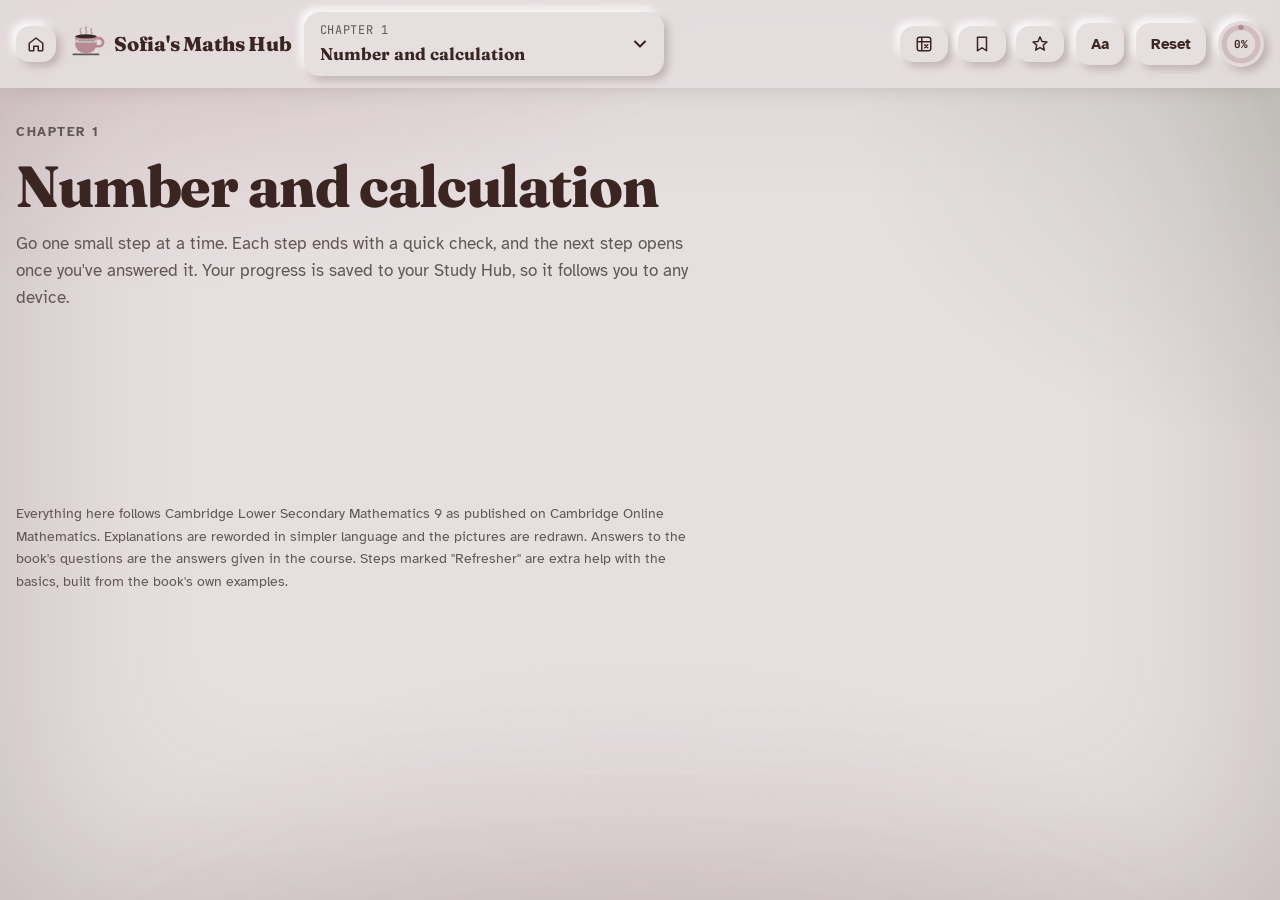
==== public/maths/index.html @ d4fe00f7 "Maths Hub: Foundations pre-chapter, cherry blossom background, richer 1.1 Foundations (before Chapte" ====
<!doctype html>
<html lang="en">
<meta charset="utf-8">
<title>Sofia Magdy's Maths Hub</title>
<meta name="viewport" content="width=device-width,initial-scale=1,viewport-fit=cover">
<meta name="theme-color" content="#E6DFE0">
<link rel="icon" href="data:image/svg+xml,%3Csvg xmlns='http://www.w3.org/2000/svg' viewBox='0 0 40 40'%3E%3Ccircle cx='20' cy='20' r='19' fill='%23E6DFE0'/%3E%3Cpath d='M15 8c-2 2.5 2 4 0 6.5M21 6c-2 2.5 2 4 0 6.5' fill='none' stroke='%23615756' stroke-width='2' stroke-linecap='round'/%3E%3Cpath d='M8 16h22v9a9 9 0 0 1-9 9h-4a9 9 0 0 1-9-9z' fill='%23B78993'/%3E%3Cpath d='M30 18.5h2.5a4.5 4.5 0 0 1 0 9H29' fill='none' stroke='%23B78993' stroke-width='3'/%3E%3Cellipse cx='19' cy='16.5' rx='11' ry='2.2' fill='%233A2522'/%3E%3C/svg%3E">
<link rel="preconnect" href="https://fonts.googleapis.com">
<link rel="preconnect" href="https://fonts.gstatic.com" crossorigin>
<link rel="stylesheet" href="https://fonts.googleapis.com/css2?family=Atkinson+Hyperlegible:ital,wght@0,400;0,700;1,400&family=Fraunces:opsz,wght@9..144,500;9..144,700;9..144,800&family=JetBrains+Mono:wght@500;700&family=Lexend:wght@400;700&family=Nunito:wght@400;700;800&family=Quicksand:wght@500;700&family=Fredoka:wght@500;700&family=Figtree:wght@400;700;800&family=Playfair+Display:wght@700&display=swap">
<style>
:root{
  color-scheme:light;
  /* the eight palette colors */
  --snow:#EFEDEE;--mist:#B2A8A7;--stone:#7D746F;--blush:#D0BDBF;--rose:#B78993;--taupe:#8F7C78;--cocoa:#615756;--moss:#67695E;
  --espresso:#3A2522;--sage:#779073;
  --bg:#E6DFE0;--ink:var(--espresso);--ink2:var(--cocoa);
  --hi:#FFFFFF;--lo:rgba(97,72,68,.30);
  --raise:7px 7px 16px var(--lo),-7px -7px 16px var(--hi);
  --raise-s:4px 4px 9px var(--lo),-4px -4px 9px var(--hi);
  --press:inset 4px 4px 9px var(--lo),inset -4px -4px 9px var(--hi);
  --good:var(--sage);--good-soft:color-mix(in srgb,var(--sage) 22%,var(--bg));
  --bad:var(--rose);--bad-soft:color-mix(in srgb,var(--rose) 26%,var(--bg));
  --r:22px;
  --display:"Fraunces","Georgia",serif;
  --body:"Atkinson Hyperlegible","Segoe UI",system-ui,sans-serif;
  --mono:"JetBrains Mono",ui-monospace,monospace;
}
body[data-font="1"]{--display:"Lexend",sans-serif;--body:"Lexend",sans-serif}
body[data-font="2"]{--display:"Nunito",sans-serif;--body:"Nunito",sans-serif}
body[data-font="3"]{--display:"Fredoka",sans-serif;--body:"Quicksand",sans-serif}
body[data-font="4"]{--display:"Playfair Display",serif;--body:"Figtree",sans-serif}
body[data-font="5"]{--display:"Figtree",sans-serif;--body:"Figtree",sans-serif}
*{box-sizing:border-box}
[hidden]{display:none!important}
html{scrollbar-color:var(--mist) transparent}
body{margin:0;min-height:100vh;background:var(--bg);color:var(--ink);font-family:var(--body);font-size:17px;line-height:1.6;overflow-x:hidden}
button{font:inherit;color:inherit;cursor:pointer}
:focus-visible{outline:3px solid var(--rose);outline-offset:3px;border-radius:10px}
h1,h2,h3,h4{font-family:var(--display);line-height:1.15;margin:0;color:var(--ink);text-wrap:balance}
p{margin:0}
sup{font-size:.68em;line-height:0;position:relative;top:-.05em}
.wrap{padding-left:max(16px,env(safe-area-inset-left,0px));padding-right:max(16px,env(safe-area-inset-right,0px))}
.tiny{font-size:14px;color:var(--ink2)}

/* cinematic winter backdrop */
.backdrop{position:fixed;inset:0;z-index:0;pointer-events:none;background:
 radial-gradient(900px 520px at 8% -8%,color-mix(in srgb,var(--rose) 30%,transparent),transparent 70%),
 radial-gradient(700px 500px at 105% 12%,color-mix(in srgb,var(--sage) 22%,transparent),transparent 70%),
 radial-gradient(900px 600px at 50% 120%,color-mix(in srgb,var(--blush) 55%,transparent),transparent 70%)}
#snow{position:fixed;inset:0;width:100%;height:100%;z-index:0;pointer-events:none}
.backdrop::after{content:"";position:absolute;inset:0;box-shadow:inset 0 0 200px rgba(58,37,34,.20)}
header.top,main,footer{position:relative;z-index:1}

/* neumorphic primitives */
.neo{background:var(--bg);border-radius:var(--r);box-shadow:var(--raise)}
.btn{border:0;background:var(--bg);border-radius:14px;padding:9px 15px;font-size:15px;font-weight:700;box-shadow:var(--raise-s);transition:box-shadow .2s,transform .15s;display:inline-flex;align-items:center;gap:8px;text-decoration:none;color:var(--ink)}
.btn:hover{transform:translateY(-1px)}
.btn:active,.btn[aria-pressed="true"],.btn[aria-expanded="true"]{box-shadow:var(--press);transform:none}
.btn.primary{background:var(--espresso);color:#fff;box-shadow:5px 5px 12px var(--lo),-5px -5px 12px var(--hi)}
.btn.primary:active{box-shadow:inset 3px 3px 8px rgba(0,0,0,.35)}
.btn:disabled{opacity:.55;cursor:default;transform:none}
.iconbtn{padding:9px 11px}

/* header */
header.top{position:sticky;top:0;z-index:20;background:color-mix(in srgb,var(--bg) 88%,transparent);backdrop-filter:blur(10px);-webkit-backdrop-filter:blur(10px);box-shadow:0 8px 22px -14px var(--lo)}
.topin{display:flex;align-items:center;gap:12px;padding-block:12px;flex-wrap:wrap}
.brand{display:flex;align-items:center;gap:10px;font-family:var(--display);font-weight:800;font-size:20px;letter-spacing:-.01em;min-width:0}
.brand .bt{line-height:1.2}
.brand small{display:block;font-family:var(--body);font-weight:400;font-size:13px;color:var(--ink2);letter-spacing:0}
.spacer{flex:1}
.hnav{display:flex;gap:10px;flex-wrap:wrap}
.hnav .btn[aria-current="page"]{box-shadow:var(--press);color:var(--espresso)}
.hb{font-family:var(--mono);font-size:11.5px;min-width:22px;padding:1px 6px;border-radius:99px;background:var(--sage);color:#fff;text-align:center}
.hb:empty{display:none}
.backbar{display:flex;align-items:center;gap:12px;flex-wrap:wrap}
.clearbtn{border:0;background:var(--bg);box-shadow:var(--raise-s);border-radius:10px;padding:5px 11px;font-size:13px;font-weight:700;display:inline-flex;align-items:center;gap:6px;color:var(--cocoa)}
.clearbtn:active{box-shadow:var(--press)}
.rowend{display:flex;gap:10px;align-items:center;flex-wrap:wrap}
.resetopts{display:flex;gap:10px;flex-wrap:wrap;align-items:center}
.linkbtn{border:0;background:none;padding:6px 4px;font-size:14.5px;text-decoration:underline;text-underline-offset:3px;color:var(--cocoa)}
.ring{width:46px;height:46px;flex:none;border-radius:50%;box-shadow:var(--raise-s)}
.ring text{fill:var(--ink);font-family:var(--mono);font-size:10.5px;font-weight:700}

/* chapter dropdown */
.dd{position:relative}
.ddbtn{border:0;background:var(--bg);box-shadow:var(--raise-s);border-radius:16px;padding:9px 14px 9px 16px;display:flex;align-items:center;gap:12px;min-width:min(360px,70vw);max-width:520px;text-align:left}
.ddbtn .k{font-family:var(--mono);font-size:12px;color:var(--ink2);display:block;letter-spacing:.06em;text-transform:uppercase}
.ddbtn b{font-family:var(--display);font-size:17px;display:block;white-space:nowrap;overflow:hidden;text-overflow:ellipsis}
.ddbtn .lbl{flex:1;min-width:0}
.ddbtn .chev{flex:none;transition:transform .25s}
.ddbtn[aria-expanded="true"]{box-shadow:var(--press)}
.ddbtn[aria-expanded="true"] .chev{transform:rotate(180deg)}
.ddmenu{position:absolute;top:calc(100% + 12px);left:0;width:min(440px,calc(100vw - 32px));max-height:min(70vh,560px);overflow:auto;background:var(--bg);border-radius:20px;box-shadow:12px 12px 30px var(--lo),-10px -10px 26px var(--hi);padding:10px;z-index:30;animation:dropIn .22s ease-out both;scrollbar-width:thin;scrollbar-color:var(--mist) color-mix(in srgb,var(--blush) 35%,var(--snow))}
@keyframes dropIn{from{opacity:0;transform:translateY(-8px) scale(.98)}to{opacity:1;transform:none}}
.ddsec{font-size:12px;letter-spacing:.12em;text-transform:uppercase;color:var(--ink2);font-weight:700;padding:10px 12px 6px}
.ddopt{width:100%;border:0;background:transparent;border-radius:14px;padding:10px 12px;display:flex;align-items:center;gap:12px;text-align:left;font-size:15.5px}
.ddopt .n{flex:none;width:34px;height:34px;border-radius:11px;display:grid;place-items:center;font-family:var(--mono);font-size:13px;font-weight:700;box-shadow:var(--raise-s);background:var(--bg)}
.ddopt .t{flex:1;min-width:0}
.ddopt .s{font-size:12px;color:var(--ink2)}
.ddopt:hover:not(:disabled){background:color-mix(in srgb,var(--blush) 30%,var(--snow))}
.ddopt[aria-selected="true"]{box-shadow:var(--press)}
.ddopt[aria-selected="true"] .n{background:var(--espresso);color:#fff;box-shadow:none}
.ddopt:disabled{cursor:default;opacity:.62}
.ddopt .badge{font-family:var(--mono);font-size:12px;padding:2px 8px;border-radius:99px;box-shadow:var(--press)}
.ddsep{height:1px;margin:8px 10px;background:linear-gradient(90deg,transparent,var(--mist),transparent)}

/* the dropdown-style scrollbar, used on every scrolling area */
.ddmenu::-webkit-scrollbar,.ttscroll::-webkit-scrollbar,.ned::-webkit-scrollbar,.scrolly::-webkit-scrollbar{width:9px;height:9px}
.ddmenu::-webkit-scrollbar-track,.ttscroll::-webkit-scrollbar-track,.ned::-webkit-scrollbar-track,.scrolly::-webkit-scrollbar-track{background:color-mix(in srgb,var(--blush) 30%,var(--snow));border-radius:9px}
.ddmenu::-webkit-scrollbar-thumb,.ttscroll::-webkit-scrollbar-thumb,.ned::-webkit-scrollbar-thumb,.scrolly::-webkit-scrollbar-thumb{background:var(--mist);border-radius:9px;border:2px solid transparent;background-clip:padding-box}
.ddmenu::-webkit-scrollbar-thumb:hover,.ttscroll::-webkit-scrollbar-thumb:hover{background:var(--stone);background-clip:padding-box}
.ddmenu::-webkit-scrollbar-button:single-button,.ttscroll::-webkit-scrollbar-button:single-button,.ned::-webkit-scrollbar-button:single-button,.scrolly::-webkit-scrollbar-button:single-button{display:block;height:11px;width:11px;background-repeat:no-repeat;background-position:center;background-size:7px}
.ddmenu::-webkit-scrollbar-button:single-button:vertical:decrement,.ttscroll::-webkit-scrollbar-button:single-button:vertical:decrement,.ned::-webkit-scrollbar-button:single-button:vertical:decrement,.scrolly::-webkit-scrollbar-button:single-button:vertical:decrement{background-image:url("data:image/svg+xml,%3Csvg xmlns='http://www.w3.org/2000/svg' viewBox='0 0 8 6'%3E%3Cpath d='M0 6L4 0l4 6z' fill='%23B2A8A7'/%3E%3C/svg%3E")}
.ddmenu::-webkit-scrollbar-button:single-button:vertical:increment,.ttscroll::-webkit-scrollbar-button:single-button:vertical:increment,.ned::-webkit-scrollbar-button:single-button:vertical:increment,.scrolly::-webkit-scrollbar-button:single-button:vertical:increment{background-image:url("data:image/svg+xml,%3Csvg xmlns='http://www.w3.org/2000/svg' viewBox='0 0 8 6'%3E%3Cpath d='M0 0h8L4 6z' fill='%23B2A8A7'/%3E%3C/svg%3E")}
.ttscroll::-webkit-scrollbar-button:single-button:horizontal:decrement{background-image:url("data:image/svg+xml,%3Csvg xmlns='http://www.w3.org/2000/svg' viewBox='0 0 6 8'%3E%3Cpath d='M6 0v8L0 4z' fill='%23B2A8A7'/%3E%3C/svg%3E")}
.ttscroll::-webkit-scrollbar-button:single-button:horizontal:increment{background-image:url("data:image/svg+xml,%3Csvg xmlns='http://www.w3.org/2000/svg' viewBox='0 0 6 8'%3E%3Cpath d='M0 0l6 4-6 4z' fill='%23B2A8A7'/%3E%3C/svg%3E")}
.ttscroll,.ned,.scrolly{scrollbar-width:thin;scrollbar-color:var(--mist) color-mix(in srgb,var(--blush) 30%,var(--snow))}

/* chapter head */
main{padding-bottom:110px}
.chead{padding-block:34px 6px;display:grid;gap:10px}
.eyebrow{font-size:13px;text-transform:uppercase;letter-spacing:.12em;color:var(--ink2);font-weight:700}
.chead h1{font-size:clamp(32px,6vw,58px);font-weight:800;letter-spacing:-.02em}
.chead p{color:var(--ink2);max-width:64ch}
.pills{display:flex;flex-wrap:wrap;gap:12px;padding-block:20px 26px}
.pill{border:0;background:var(--bg);box-shadow:var(--raise-s);border-radius:16px;padding:10px 14px;font-size:15px;display:flex;align-items:center;gap:10px;text-align:left}
.pill .num{font-family:var(--mono);font-size:13px;font-weight:700;color:var(--ink2)}
.pill .bar{width:38px;height:7px;border-radius:7px;box-shadow:var(--press);overflow:hidden;flex:none}
.pill .bar i{display:block;height:100%;background:var(--sage);width:0;border-radius:7px}
.pill[aria-current="true"]{box-shadow:var(--press)}
.pill[aria-current="true"] .num{color:var(--rose)}

section.view{display:grid;gap:22px}
.card{background:var(--bg);border-radius:var(--r);box-shadow:var(--raise);padding:22px;display:grid;gap:14px;min-width:0;align-content:start}
.thead{display:grid;gap:6px;padding-block:6px}
.thead h2{font-size:clamp(26px,4.4vw,38px);font-weight:800;letter-spacing:-.015em}
.meta{font-size:15px;color:var(--ink2);max-width:70ch}
.intro{display:grid;gap:22px;grid-template-columns:repeat(auto-fit,minmax(260px,1fr))}
.goals{margin:0;padding-left:20px;display:grid;gap:4px}
.hook{background:linear-gradient(145deg,color-mix(in srgb,var(--blush) 38%,var(--snow)),var(--snow))}
.hook h3,.big h3,.kicker{font-family:var(--body);font-size:13px;text-transform:uppercase;letter-spacing:.12em;font-weight:700;color:var(--ink2)}
.big p{font-family:var(--display);font-size:clamp(20px,3vw,25px);font-weight:700;line-height:1.3}
.reveal-btn{justify-self:start;border:0;background:var(--bg);box-shadow:var(--raise-s);border-radius:12px;padding:8px 14px;font-size:15px;font-weight:700}
.reveal-btn[aria-expanded="true"]{box-shadow:var(--press)}
.reveal-text{border-left:4px solid var(--rose);padding-left:12px}

/* steps */
.step{position:relative;overflow:hidden}
.step::before{content:"";position:absolute;left:0;top:22px;bottom:22px;width:5px;border-radius:0 5px 5px 0;background:var(--espresso)}
.step.refresh::before{background:var(--sage)}
.step::after{content:"";position:absolute;right:-60px;top:-60px;width:180px;height:180px;border-radius:50%;background:radial-gradient(circle,color-mix(in srgb,var(--sage) 14%,transparent),transparent 70%);pointer-events:none}
.stepbar{display:flex;align-items:center;gap:10px;flex-wrap:wrap}
.sno{font-family:var(--mono);font-size:13px;font-weight:700;color:var(--ink2)}
.rtag{font-size:12px;font-weight:700;letter-spacing:.06em;text-transform:uppercase;padding:3px 10px;border-radius:99px;box-shadow:var(--press);color:var(--sage)}
.step h3{font-size:clamp(22px,3.4vw,28px);font-weight:700}
.split{display:grid;gap:22px;grid-template-columns:minmax(0,1fr) minmax(0,1.05fr);align-items:start}
@media (max-width:860px){.split{grid-template-columns:1fr}}
.body{display:grid;gap:12px;max-width:62ch}
.body ul,.body ol{margin:0;padding-left:22px;display:grid;gap:6px}
.plain{border-radius:16px;padding:12px 16px;box-shadow:var(--press);display:grid;gap:4px}
.plain .kicker{color:var(--espresso)}
.ex{border-radius:16px;padding:14px 16px;background:linear-gradient(145deg,color-mix(in srgb,var(--blush) 30%,var(--snow)),var(--snow));box-shadow:var(--raise-s);display:grid;gap:6px}
.ex .kicker{color:var(--cocoa)}
.m{font-family:var(--mono);font-weight:500;white-space:nowrap}
.bigm{font-family:var(--mono);font-size:clamp(20px,3.6vw,28px);font-weight:700;text-align:center;padding:6px 0;overflow-x:auto}
.kw{font-weight:700;color:var(--ink);background:linear-gradient(transparent 62%,color-mix(in srgb,var(--sage) 40%,transparent) 62%)}
.fr{display:inline-flex;flex-direction:column;align-items:center;vertical-align:middle;font-size:.9em;line-height:1.1;margin:0 2px}
.fr>span:first-child{border-bottom:1.6px solid currentColor;padding:0 3px}
.fr>span:last-child{padding:0 3px}
.rt{display:inline-flex;align-items:flex-start;white-space:nowrap}
.rt .ri{font-size:.62em;margin-right:-.32em;margin-top:-.15em}
.rt .rs{font-size:1.05em}
.rt .rr{border-top:1.6px solid currentColor;padding:0 2px;margin-top:.18em;line-height:1.15}

.media{display:grid;gap:12px}
.vis{border-radius:18px;padding:16px;box-shadow:var(--press);display:grid;gap:12px;overflow-x:auto}
.vis svg{display:block;width:100%;height:auto;max-width:620px;margin:0 auto}
.vis .cap{font-size:14px;color:var(--ink2);text-align:center}
.row{display:flex;flex-wrap:wrap;gap:10px;align-items:center}
.ctl{display:flex;align-items:center;gap:12px;flex-wrap:wrap;justify-content:center}
input[type=range]{-webkit-appearance:none;appearance:none;height:10px;border-radius:10px;background:var(--bg);box-shadow:var(--press);width:min(280px,100%)}
input[type=range]::-webkit-slider-thumb{-webkit-appearance:none;width:24px;height:24px;border-radius:50%;background:var(--rose);box-shadow:3px 3px 7px var(--lo),-3px -3px 7px var(--hi);cursor:pointer}
input[type=range]::-moz-range-thumb{width:24px;height:24px;border:0;border-radius:50%;background:var(--rose);cursor:pointer}
.field{border:0;background:var(--bg);box-shadow:var(--press);border-radius:12px;padding:9px 12px;font:inherit;font-family:var(--mono);color:var(--ink);width:150px}
.readout{font-family:var(--mono);font-size:clamp(17px,2.8vw,21px);font-weight:700;text-align:center;min-height:1.6em}
.readout small{display:block;font-family:var(--body);font-weight:400;font-size:14px;color:var(--ink2)}

/* checks */
.check{border-top:1px dashed var(--mist);padding-top:16px;display:grid;gap:12px}
.check .q{font-weight:700;font-size:17.5px}
.check .tag{font-size:12px;text-transform:uppercase;letter-spacing:.12em;color:var(--cocoa);font-weight:700}
.opts{display:grid;gap:12px;grid-template-columns:repeat(auto-fit,minmax(170px,1fr))}
.opt{border:0;background:var(--bg);box-shadow:var(--raise-s);border-radius:14px;padding:12px 14px;text-align:left;font-size:16.5px;transition:box-shadow .2s}
.opt:hover:not(:disabled){box-shadow:6px 6px 14px var(--lo),-6px -6px 14px var(--hi)}
.opt.right{box-shadow:var(--press);background:var(--good-soft);outline:2px solid var(--sage)}
.opt.wrong{box-shadow:var(--press);background:var(--bad-soft);outline:2px solid var(--rose)}
.opt:disabled{cursor:default}
.fb{font-size:16px;border-radius:14px;padding:12px 16px}
.fb.good{background:var(--good-soft)}
.fb.bad{background:var(--bad-soft)}
.fb b{font-family:var(--display)}
.locked{text-align:center;color:var(--ink2);padding:28px;box-shadow:var(--press)}
.laterbtn{margin-left:auto;border:0;background:var(--bg);box-shadow:var(--raise-s);border-radius:99px;padding:6px 12px;font-size:13px;font-weight:700;display:inline-flex;align-items:center;gap:6px}
.laterbtn[aria-pressed="true"]{box-shadow:var(--press);color:var(--espresso);background:color-mix(in srgb,var(--sage) 22%,var(--bg))}

/* mistakes, book questions */
.mist{display:grid;gap:12px}
.mrow{display:grid;grid-template-columns:1fr 1fr;gap:12px}
.mrow>div{border-radius:14px;padding:12px 14px;font-size:15.5px;min-width:0}
.mrow .w{background:var(--bad-soft)}.mrow .r{background:var(--good-soft)}
.mrow span{display:block;font-size:12px;text-transform:uppercase;letter-spacing:.08em;font-weight:700;margin-bottom:2px}
@media (max-width:560px){.mrow{grid-template-columns:1fr}}
.bq{display:grid;gap:16px}
.bqi{border-radius:18px;padding:16px;box-shadow:var(--raise-s);display:grid;gap:10px}
.bqi .qh{display:flex;gap:10px;align-items:baseline;justify-content:space-between;flex-wrap:wrap}
.bqi .pg{font-size:13px;color:var(--ink2);font-family:var(--mono)}
.bqi .qt{display:block;line-height:1.75}
.bq>*,.bqi>*,.ans>*,.sub>*,.card>*{min-width:0}
.bqi .m,.ans .m{white-space:normal}
.sub>span{overflow-wrap:anywhere}
.bqi .qt>.sub,.bqi .qt>.speech,.bqi .qt>.scrollx,.bqi .qt>p,.bqi .qt>.who{margin-top:8px}
.bqi textarea{width:100%;min-height:70px;border:0;box-shadow:var(--press);border-radius:12px;padding:10px 12px;font:inherit;font-size:16px;background:var(--bg);color:var(--ink);resize:vertical}
.ans{background:var(--good-soft);border-radius:14px;padding:12px 14px;font-size:16px;display:grid;gap:4px}
.ans>span:first-child{font-size:12px;text-transform:uppercase;letter-spacing:.08em;font-weight:700;color:var(--espresso)}
.sub{display:grid;grid-template-columns:2em 1fr;gap:4px 6px}
.sub>b{font-family:var(--mono);color:var(--ink2)}
.checklist{display:grid;gap:10px}
.checklist label{display:flex;gap:12px;align-items:flex-start;font-size:16px}
.checklist input{width:22px;height:22px;margin-top:2px;accent-color:var(--sage);flex:none}
.speech{position:relative;border-radius:18px;padding:12px 16px;background:color-mix(in srgb,var(--blush) 40%,var(--snow));box-shadow:var(--raise-s);max-width:44ch}
.speech::after{content:"";position:absolute;left:28px;bottom:-10px;border:10px solid transparent;border-top-color:color-mix(in srgb,var(--blush) 40%,var(--snow));border-bottom:0}
.who{font-size:13px;font-weight:700;color:var(--ink2);margin-top:8px}
table.dt{border-collapse:separate;border-spacing:0;font-size:15px;margin:2px 0}
table.dt th,table.dt td{padding:6px 10px;text-align:center;border-bottom:1px solid color-mix(in srgb,var(--mist) 60%,transparent)}
table.dt th{font-weight:700;color:var(--ink2)}
.scrollx{overflow-x:auto}

/* key word cards */
.cards{display:grid;gap:22px;grid-template-columns:repeat(auto-fill,minmax(220px,1fr))}
.cardwrap{display:grid;gap:12px}
.flip{border:0;background:none;padding:0;perspective:900px;height:180px}
.flip .in{position:relative;width:100%;height:100%;transition:transform .6s;transform-style:preserve-3d}
.flip.on .in{transform:rotateY(180deg)}
.flip .f,.flip .b{position:absolute;inset:0;border-radius:20px;background:var(--bg);box-shadow:var(--raise);display:grid;place-content:center;gap:6px;padding:16px;text-align:center;backface-visibility:hidden;-webkit-backface-visibility:hidden}
.flip .b{transform:rotateY(180deg);font-size:15.5px}
.flip strong{font-family:var(--display);font-size:22px}
.flip small{color:var(--ink2);font-size:12px;text-transform:uppercase;letter-spacing:.1em}
.flip.known .f{box-shadow:var(--raise),inset 0 0 0 2px var(--moss)}
.flip.unsure .f{box-shadow:var(--raise),inset 0 0 0 2px var(--rose)}

/* quiz */
.qprog{height:10px;border-radius:10px;box-shadow:var(--press);overflow:hidden}
.qprog i{display:block;height:100%;background:var(--sage);border-radius:10px;transition:width .4s}
.empty{text-align:center;justify-items:center;padding:34px}
.score{font-family:var(--display);font-size:56px;font-weight:800}

/* times table */
.ttabs{display:flex;gap:10px;flex-wrap:wrap}
.ttinfo{display:flex;align-items:center;gap:16px;flex-wrap:wrap;justify-content:space-between}
.ttbig{font-family:var(--mono);font-size:clamp(26px,5vw,40px);font-weight:700}
.ttscroll{max-height:68vh;overflow:auto;border-radius:18px;box-shadow:var(--press);position:relative;background:var(--bg)}
table.tt{border-collapse:separate;border-spacing:0;font-family:var(--mono);font-size:14px}
table.tt th,table.tt td{min-width:52px;height:40px;text-align:center;padding:0 4px;border-right:1px solid color-mix(in srgb,var(--mist) 45%,transparent);border-bottom:1px solid color-mix(in srgb,var(--mist) 45%,transparent);background:var(--bg)}
table.tt td{cursor:pointer;color:var(--ink)}
table.tt thead th{position:sticky;top:0;z-index:2;background:color-mix(in srgb,var(--blush) 55%,var(--snow));color:var(--ink);font-weight:700}
table.tt tbody th{position:sticky;left:0;z-index:1;background:color-mix(in srgb,var(--blush) 55%,var(--snow));font-weight:700}
table.tt thead th:first-child{left:0;z-index:3;background:var(--blush)}
table.tt td:hover{background:color-mix(in srgb,var(--blush) 45%,var(--snow))}
table.tt td.mk{background:color-mix(in srgb,var(--rose) 30%,var(--snow));font-weight:700}
table.tt td.sel{outline:3px solid var(--espresso);outline-offset:-3px;background:var(--hi)}
table.tt .hl{background:color-mix(in srgb,var(--mist) 45%,var(--snow))}
table.tt th.hl{background:var(--espresso);color:#fff}
.ttgrid{display:grid;gap:14px;grid-template-columns:repeat(auto-fill,minmax(170px,1fr))}
.tcell{border:0;background:var(--bg);box-shadow:var(--raise-s);border-radius:14px;padding:12px 10px;font-family:var(--mono);font-size:17px;display:flex;align-items:center;justify-content:space-between;gap:8px;text-align:left}
.tcell .eq{flex:1}
.tcell .ansv{font-weight:700}
.tcell .ansv.hide{color:transparent;text-shadow:none;border-radius:8px;box-shadow:var(--press);padding:0 6px;min-width:40px;display:inline-block}
.tcell .star{flex:none;width:30px;height:30px;border-radius:50%;display:grid;place-items:center;box-shadow:var(--raise-s)}
.tcell.mk{box-shadow:var(--press);background:color-mix(in srgb,var(--rose) 18%,var(--snow))}
.tcell.mk .star{color:var(--rose);box-shadow:var(--press)}
.flash{font-family:var(--mono);font-size:clamp(38px,8vw,72px);font-weight:700;text-align:center;padding:26px 10px}
.stepper{display:inline-flex;align-items:center;gap:8px}

/* study later, stickers */
.lgrid{display:grid;gap:18px;grid-template-columns:repeat(auto-fill,minmax(280px,1fr))}
.litem{gap:8px}
.ltitle{font-family:var(--display);font-size:20px}
.lgh{display:flex;align-items:center;gap:10px;font-size:22px;margin:8px 0 14px}
.lgh .cnt{margin-left:auto;font-family:var(--mono);font-size:14px;color:var(--ink2)}
.sgrid{display:grid;gap:18px;grid-template-columns:repeat(auto-fill,minmax(120px,1fr))}
.slotS{margin:0;display:grid;justify-items:center;gap:6px;text-align:center}
.slotS figcaption{font-size:13px;color:var(--ink2);min-height:2.6em}
.empty-slot{width:96px;height:96px;border-radius:50%;box-shadow:var(--press);display:grid;place-items:center;font-size:12px;color:var(--ink2);font-family:var(--mono)}
.slotS.on .stk{animation:pop .6s cubic-bezier(.2,1.6,.4,1) both}
@keyframes pop{from{transform:scale(.4);opacity:0}to{transform:none;opacity:1}}

/* toasts, menus, reset */
.toast{position:fixed;left:50%;bottom:calc(26px + env(safe-area-inset-bottom,0px));transform:translateX(-50%);z-index:40;background:var(--espresso);color:#fff;border-radius:16px;padding:12px 18px;box-shadow:0 14px 30px rgba(97,87,86,.35);font-size:15px;animation:toastIn .35s ease-out both;max-width:calc(100vw - 32px)}
.toast.big{bottom:calc(100px + env(safe-area-inset-bottom,0px))}
@keyframes toastIn{from{opacity:0;transform:translate(-50%,14px)}to{opacity:1;transform:translate(-50%,0)}}
.stkwin{display:flex;align-items:center;gap:14px}
.fontmenu{position:absolute;right:16px;top:calc(100% + 6px);z-index:30;width:min(340px,calc(100vw - 32px));background:var(--bg);border-radius:20px;box-shadow:12px 12px 30px var(--lo),-10px -10px 26px var(--hi);padding:12px;display:grid;gap:8px}
.fontopt{border:0;background:var(--bg);border-radius:14px;padding:10px 12px;display:grid;gap:2px;text-align:left;box-shadow:var(--raise-s)}
.fontopt[aria-pressed="true"]{box-shadow:var(--press)}
.resetp{background:linear-gradient(145deg,var(--bad-soft),var(--snow))}

/* notes + calculator */
.fab{position:fixed;right:calc(20px + env(safe-area-inset-right,0px));bottom:calc(20px + env(safe-area-inset-bottom,0px));z-index:25;width:62px;height:62px;border-radius:50%;border:0;display:grid;place-items:center;background:var(--bg);color:var(--cocoa);box-shadow:8px 8px 18px var(--lo),-8px -8px 18px var(--hi),inset 0 0 0 3px color-mix(in srgb,var(--rose) 55%,transparent);transition:transform .2s}
.fab:hover{transform:translateY(-2px) rotate(-5deg)}
.notes{position:fixed;right:calc(20px + env(safe-area-inset-right,0px));bottom:calc(20px + env(safe-area-inset-bottom,0px));z-index:26;width:min(460px,calc(100vw - 32px));height:min(560px,calc(100vh - 110px));display:flex;flex-direction:column;background:var(--bg);border-radius:22px;box-shadow:16px 16px 40px var(--lo),-10px -10px 30px var(--hi);overflow:hidden;resize:both;min-width:290px;min-height:300px;animation:dropIn .25s both}
.nhead{display:flex;align-items:center;gap:8px;padding:12px 14px;background:linear-gradient(145deg,color-mix(in srgb,var(--blush) 50%,var(--snow)),var(--snow));cursor:move;touch-action:none}
.nhead b{font-family:var(--display);font-size:18px}
.nbtn{display:inline-flex;align-items:center;gap:6px;border:0;background:var(--bg);box-shadow:var(--raise-s);border-radius:11px;padding:6px 10px;font-size:13px;font-weight:700}
.nbtn[aria-pressed="true"]{box-shadow:var(--press);color:var(--rose)}
.ntools{display:flex;flex-wrap:wrap;gap:6px;padding:10px 12px}
.ntools button{border:0;background:var(--bg);box-shadow:var(--raise-s);border-radius:9px;padding:4px 10px;font-size:13px;min-width:32px}
.ned{flex:1;overflow:auto;margin:0 12px 12px;padding:12px 14px;font-size:16px;outline:none;line-height:1.5;border-radius:14px;box-shadow:var(--press)}
.ned:empty::before{content:attr(data-ph);color:var(--ink2)}
.ned h3{font-size:18px;margin:8px 0 4px}
.ned ul,.ned ol{margin:4px 0;padding-left:22px}
.calc{margin:0 12px 10px;padding:12px;border-radius:16px;box-shadow:var(--raise-s);display:grid;gap:10px}
.cdisp{border-radius:12px;box-shadow:var(--press);padding:8px 12px;font-family:var(--mono);display:grid;gap:2px;min-height:64px}
.cexp{font-size:14px;color:var(--ink2);word-break:break-all;min-height:1.3em}
.cres{font-size:22px;font-weight:700;text-align:right;word-break:break-all}
.ckeys{display:grid;grid-template-columns:repeat(6,1fr);gap:7px}
.ckeys button{border:0;background:var(--bg);box-shadow:var(--raise-s);border-radius:10px;padding:8px 0;font-family:var(--mono);font-size:14px;font-weight:700}
.ckeys button:active{box-shadow:var(--press)}
.ckeys .op{color:var(--rose)}
.ckeys .eq{background:var(--espresso);color:#fff}
.ckeys .fn{font-size:12.5px;color:var(--ink2)}
.crow{display:flex;gap:8px;align-items:center;justify-content:space-between;font-size:13px}
@media (max-width:700px){.notes{left:8px;right:8px;width:auto;bottom:8px;height:82vh;resize:none;overflow:auto}.notes .ned{flex:none;min-height:180px}}

footer{padding:30px 16px 40px;color:var(--ink2);font-size:14px;max-width:80ch}
.enter{animation:rise .55s cubic-bezier(.2,.7,.2,1) both}
@keyframes rise{from{opacity:0;transform:translateY(18px);filter:blur(4px)}to{opacity:1;transform:none;filter:none}}
.fadein{animation:rise .45s ease-out both}
@media (max-width:1380px){.hnav .lbl{display:none}#fontBtn .lbl{display:none}.brand small{display:none}}
.kicker.nocase,.nocase{text-transform:none;letter-spacing:.02em}
@media (max-width:640px){.brand .bt{display:none}.ddbtn{min-width:0;width:100%}.dd{order:5;flex-basis:100%}.topin{gap:10px}.ring{width:40px;height:40px}#fontBtn .lbl{display:none}}
@media (prefers-reduced-motion:reduce){*,*::before,*::after{animation:none!important;transition:none!important}}
</style>

<div class="backdrop" aria-hidden="true"></div>
<canvas id="snow" aria-hidden="true"></canvas>

<header class="top">
  <div class="wrap">
    <div class="topin">
      <a class="btn iconbtn homebtn" href="/" aria-label="Back to Sofia Magdy Study Hub" title="Study Hub home"><svg viewBox="0 0 24 24" width="18" height="18" aria-hidden="true"><path d="M3 11l9-7 9 7v9a1 1 0 0 1-1 1h-5v-6H9v6H4a1 1 0 0 1-1-1z" fill="none" stroke="currentColor" stroke-width="2" stroke-linejoin="round"/></svg></a>
      <div class="brand">
        <svg width="36" height="36" viewBox="0 6 40 40" style="overflow:visible" aria-hidden="true"><path d="M14 9c-2 2.5 2 4-0 6.5M20 7c-2 2.5 2 4 0 6.5M26 9c-2 2.5 2 4 0 6.5" fill="none" stroke="#B2A8A7" stroke-width="1.8" stroke-linecap="round"/><path d="M8 17h24v9a10 10 0 0 1-10 10h-4A10 10 0 0 1 8 26z" fill="#B78993"/><path d="M8 21h24v3.5H8z" fill="#EFEDEE" opacity=".55"/><path d="M12 22.7l1.6-1.2 1.6 1.2 1.6-1.2 1.6 1.2 1.6-1.2 1.6 1.2 1.6-1.2 1.6 1.2 1.6-1.2 1.6 1.2 1.6-1.2" fill="none" stroke="#779073" stroke-width="1.1"/><path d="M32 19.5h2.5a4.5 4.5 0 0 1 0 9H31" fill="none" stroke="#B78993" stroke-width="3"/><ellipse cx="20" cy="17.5" rx="12" ry="2.2" fill="#3A2522"/><path d="M6 37.5h28" stroke="#615756" stroke-width="2" stroke-linecap="round"/></svg>
        <div class="bt">Sofia's Maths Hub<small>Cambridge Lower Secondary Mathematics 9</small></div>
      </div>
      <div class="dd" id="dd">
        <button class="ddbtn" id="ddBtn" aria-haspopup="listbox" aria-expanded="false" aria-controls="ddMenu"><span class="lbl"><span class="k" id="ddK">Chapter 1</span><b id="ddT">Number and calculation</b></span><svg class="chev" viewBox="0 0 24 24" width="20" height="20" aria-hidden="true"><path d="M6 9l6 6 6-6" fill="none" stroke="currentColor" stroke-width="2.5" stroke-linecap="round" stroke-linejoin="round"/></svg></button>
        <div class="ddmenu" id="ddMenu" role="listbox" aria-label="Chapters and pages" hidden></div>
      </div>
      <div class="spacer"></div>
      <nav class="hnav" aria-label="My pages">
        <button class="btn" data-page="times" title="Times table" aria-label="Times table"><svg viewBox="0 0 24 24" width="18" height="18" aria-hidden="true"><rect x="3" y="3" width="18" height="18" rx="3" fill="none" stroke="currentColor" stroke-width="2"/><path d="M3 9h18M9 3v18" stroke="currentColor" stroke-width="2"/><path d="M13 13l4 4M17 13l-4 4" stroke="currentColor" stroke-width="2" stroke-linecap="round"/></svg><span class="lbl">Times table</span><span class="hb" id="hbT"></span></button>
        <button class="btn" data-page="later" title="Study later" aria-label="Study later"><svg viewBox="0 0 24 24" width="18" height="18" aria-hidden="true"><path d="M6 3h12v18l-6-4-6 4z" fill="none" stroke="currentColor" stroke-width="2" stroke-linejoin="round"/></svg><span class="lbl">Study later</span><span class="hb" id="hbL"></span></button>
        <button class="btn" data-page="stickers" title="Sticker board" aria-label="Sticker board"><svg viewBox="0 0 24 24" width="18" height="18" aria-hidden="true"><path d="M12 2.5l2.7 6.1 6.6.6-5 4.4 1.5 6.5L12 16.8l-5.8 3.3 1.5-6.5-5-4.4 6.6-.6z" fill="none" stroke="currentColor" stroke-width="2" stroke-linejoin="round"/></svg><span class="lbl">Stickers</span><span class="hb" id="hbS"></span></button>
      </nav>
      <button class="btn" id="fontBtn" aria-expanded="false" title="Change the font" aria-label="Change the font">Aa<span class="lbl"> Font</span></button>
      <button class="btn" id="resetBtn" aria-expanded="false">Reset</button>
      <svg class="ring" viewBox="0 0 44 44" aria-label="Chapter progress" role="img"><circle cx="22" cy="22" r="16" fill="none" stroke="#D0BDBF" stroke-width="5"/><circle id="ringArc" cx="22" cy="22" r="16" fill="none" stroke="#B78993" stroke-width="5" stroke-linecap="round" stroke-dasharray="0 100.5" transform="rotate(-90 22 22)"/><text id="ringTxt" x="22" y="25.5" text-anchor="middle">0%</text></svg>
    </div>
    <div class="fontmenu" id="fontMenu" hidden></div>
  </div>
</header>

<main class="wrap">
  <div class="card resetp" id="resetPanel" hidden></div>
  <div class="chead" id="chead">
    <div class="eyebrow" id="chEyebrow">Chapter 1</div>
    <h1 id="chTitle">Number and calculation</h1>
    <p id="chLead">Go one small step at a time. Each step ends with a quick check, and the next step opens once you've answered it. Your progress is saved to your Study Hub, so it follows you to any device.</p>
  </div>
  <nav class="pills" id="pills" aria-label="Sections"></nav>
  <section class="view" id="view" aria-live="polite"></section>
</main>
<footer class="wrap">Everything here follows Cambridge Lower Secondary Mathematics 9 as published on Cambridge Online Mathematics. Explanations are reworded in simpler language and the pictures are redrawn. Answers to the book's questions are the answers given in the course. Steps marked "Refresher" are extra help with the basics, built from the book's own examples.</footer>

<script src="/assets/sync.js" data-app="/maths/app.js"></script>
</html>
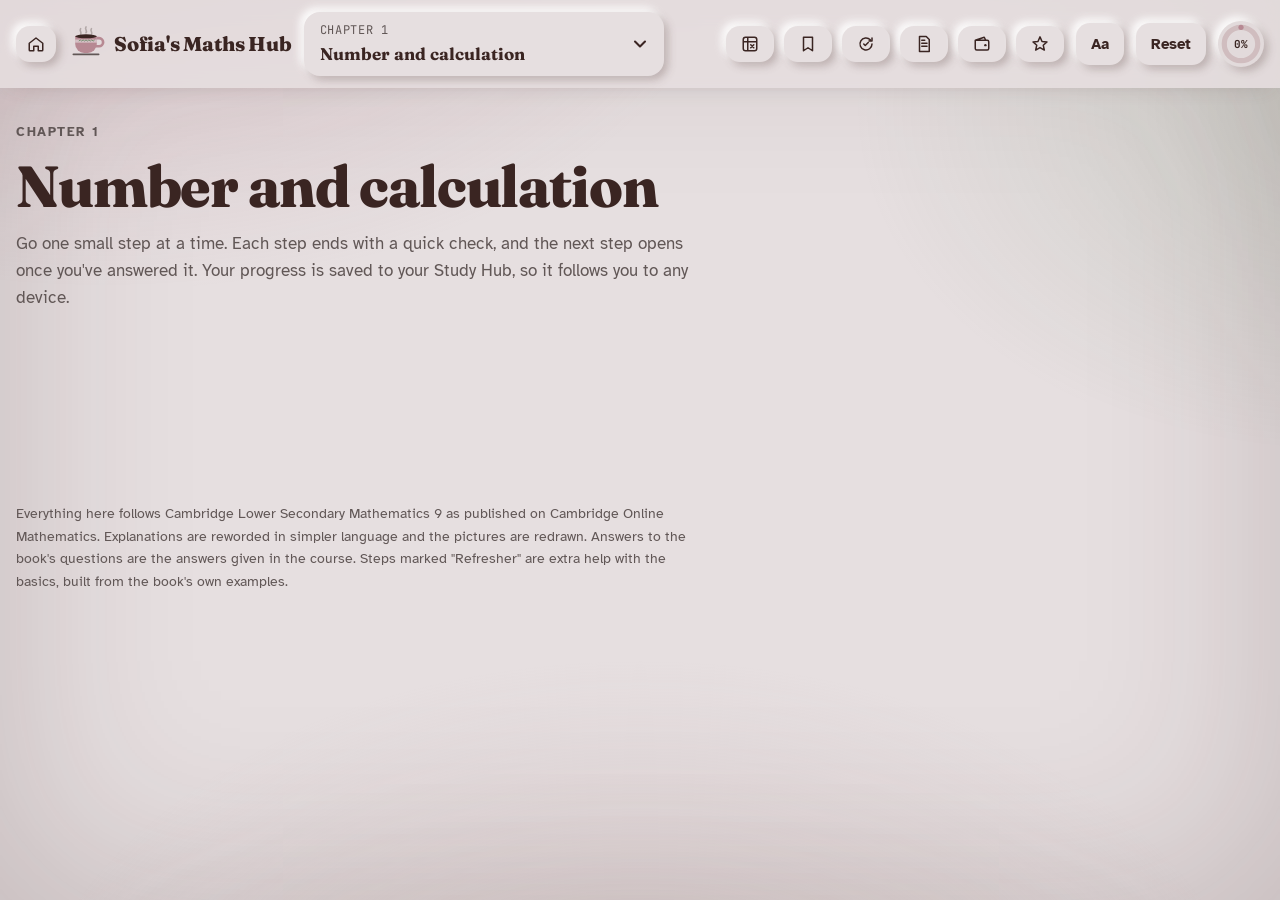
==== commit 1985ff7c: "Maths Hub: add Today's review (spaced repetition), Maths wallet with RM500 cap, and Past papers page" ====
--- a/public/maths/index.html
+++ b/public/maths/index.html
@@ -334,6 +334,21 @@
 
 footer{padding:30px 16px 40px;color:var(--ink2);font-size:14px;max-width:80ch}
 .enter{animation:rise .55s cubic-bezier(.2,.7,.2,1) both}
+.grid2{display:grid;gap:20px;grid-template-columns:repeat(auto-fit,minmax(min(320px,100%),1fr))}
+.grid2>*{min-width:0}
+.wbar{width:100%;height:12px;border-radius:99px;box-shadow:var(--press);overflow:hidden}.wbar i{display:block;height:100%;background:linear-gradient(90deg,var(--sage),#d9b25f);border-radius:99px;transition:width .6s}
+.safe{width:min(220px,70%);height:auto}
+.wlog{list-style:none;padding:0;margin:0;display:grid;gap:6px;max-height:340px;overflow:auto}.wlog li{display:grid;grid-template-columns:1fr auto auto;gap:10px;align-items:center;padding:8px 12px;border-radius:12px;box-shadow:var(--raise-s)}.wlog b{font-family:var(--mono);color:var(--sage)}
+.mocks{display:flex;flex-wrap:wrap;gap:12px}.mock{flex:1 1 140px;display:grid;gap:2px;padding:12px 16px;border-radius:16px;box-shadow:var(--raise-s);text-align:center}.mock b{font-family:var(--mono);font-size:22px;color:var(--espresso)}
+.rvban{display:flex;flex-wrap:wrap;gap:10px;align-items:center;justify-content:space-between;padding:10px 16px;border-radius:16px;box-shadow:var(--press);margin-bottom:16px}
+.rvprog{display:grid;gap:6px;font-size:14px;color:var(--ink2)}
+.rvcard .qt{display:block}
+.toast.coin{bottom:calc(170px + env(safe-area-inset-bottom,0px));background:linear-gradient(135deg,var(--espresso),#5a3a2a)}
+.coinbig{display:grid;place-items:center;width:46px;height:46px;border-radius:50%;background:#d9b25f;color:var(--espresso);font-weight:800;font-family:var(--mono);box-shadow:inset -3px -3px 0 #a7822f}
+.coinfly{position:fixed;z-index:60;width:28px;height:28px;border-radius:50%;background:#d9b25f;color:var(--espresso);font:800 10px/28px var(--mono);text-align:center;box-shadow:inset -2px -2px 0 #a7822f;transition:left .9s cubic-bezier(.5,-.3,.6,1),top .9s cubic-bezier(.5,-.3,.6,1),opacity .9s,transform .9s;pointer-events:none}
+.spark{position:fixed;left:50%;top:55%;z-index:60;pointer-events:none}.spark i{position:absolute;width:9px;height:9px;border-radius:50%;background:var(--rose);animation:spk .8s ease-out forwards;transform:rotate(var(--a)) translateY(0)}.spark i:nth-child(2n){background:#d9b25f}.spark i:nth-child(3n){background:var(--sage)}
+@keyframes spk{to{transform:rotate(var(--a)) translateY(calc(-1 * var(--d)));opacity:0}}
+.ppq{display:grid;gap:10px}.pptag{font-size:12px;font-family:var(--mono);color:var(--ink2)}
 @keyframes rise{from{opacity:0;transform:translateY(18px);filter:blur(4px)}to{opacity:1;transform:none;filter:none}}
 .fadein{animation:rise .45s ease-out both}
 @media (max-width:1380px){.hnav .lbl{display:none}#fontBtn .lbl{display:none}.brand small{display:none}}
@@ -361,6 +376,9 @@
       <nav class="hnav" aria-label="My pages">
         <button class="btn" data-page="times" title="Times table" aria-label="Times table"><svg viewBox="0 0 24 24" width="18" height="18" aria-hidden="true"><rect x="3" y="3" width="18" height="18" rx="3" fill="none" stroke="currentColor" stroke-width="2"/><path d="M3 9h18M9 3v18" stroke="currentColor" stroke-width="2"/><path d="M13 13l4 4M17 13l-4 4" stroke="currentColor" stroke-width="2" stroke-linecap="round"/></svg><span class="lbl">Times table</span><span class="hb" id="hbT"></span></button>
         <button class="btn" data-page="later" title="Study later" aria-label="Study later"><svg viewBox="0 0 24 24" width="18" height="18" aria-hidden="true"><path d="M6 3h12v18l-6-4-6 4z" fill="none" stroke="currentColor" stroke-width="2" stroke-linejoin="round"/></svg><span class="lbl">Study later</span><span class="hb" id="hbL"></span></button>
+        <button class="btn" data-page="review" title="Today's review" aria-label="Today's review"><svg viewBox="0 0 24 24" width="18" height="18" aria-hidden="true"><path d="M20 12a8 8 0 1 1-2.3-5.7M20 4v4h-4" fill="none" stroke="currentColor" stroke-width="2" stroke-linecap="round" stroke-linejoin="round"/><path d="M9 12l2 2 4-4" fill="none" stroke="currentColor" stroke-width="2" stroke-linecap="round" stroke-linejoin="round"/></svg><span class="lbl">Review</span><span class="hb" id="hbR"></span></button>
+        <button class="btn" data-page="papers" title="Past papers" aria-label="Past papers"><svg viewBox="0 0 24 24" width="18" height="18" aria-hidden="true"><path d="M6 2h9l4 4v16H6z" fill="none" stroke="currentColor" stroke-width="2" stroke-linejoin="round"/><path d="M9 11h7M9 15h7M9 7h4" stroke="currentColor" stroke-width="2" stroke-linecap="round"/></svg><span class="lbl">Past papers</span></button>
+        <button class="btn" data-page="wallet" title="My wallet" aria-label="My wallet"><svg viewBox="0 0 24 24" width="18" height="18" aria-hidden="true"><path d="M3 7h16a2 2 0 0 1 2 2v9a2 2 0 0 1-2 2H5a2 2 0 0 1-2-2z M3 7l12-4 2 4" fill="none" stroke="currentColor" stroke-width="2" stroke-linejoin="round"/><circle cx="16.5" cy="13.5" r="1.6" fill="currentColor"/></svg><span class="lbl">Wallet</span><span class="hb" id="hbW"></span></button>
         <button class="btn" data-page="stickers" title="Sticker board" aria-label="Sticker board"><svg viewBox="0 0 24 24" width="18" height="18" aria-hidden="true"><path d="M12 2.5l2.7 6.1 6.6.6-5 4.4 1.5 6.5L12 16.8l-5.8 3.3 1.5-6.5-5-4.4 6.6-.6z" fill="none" stroke="currentColor" stroke-width="2" stroke-linejoin="round"/></svg><span class="lbl">Stickers</span><span class="hb" id="hbS"></span></button>
       </nav>
       <button class="btn" id="fontBtn" aria-expanded="false" title="Change the font" aria-label="Change the font">Aa<span class="lbl"> Font</span></button>
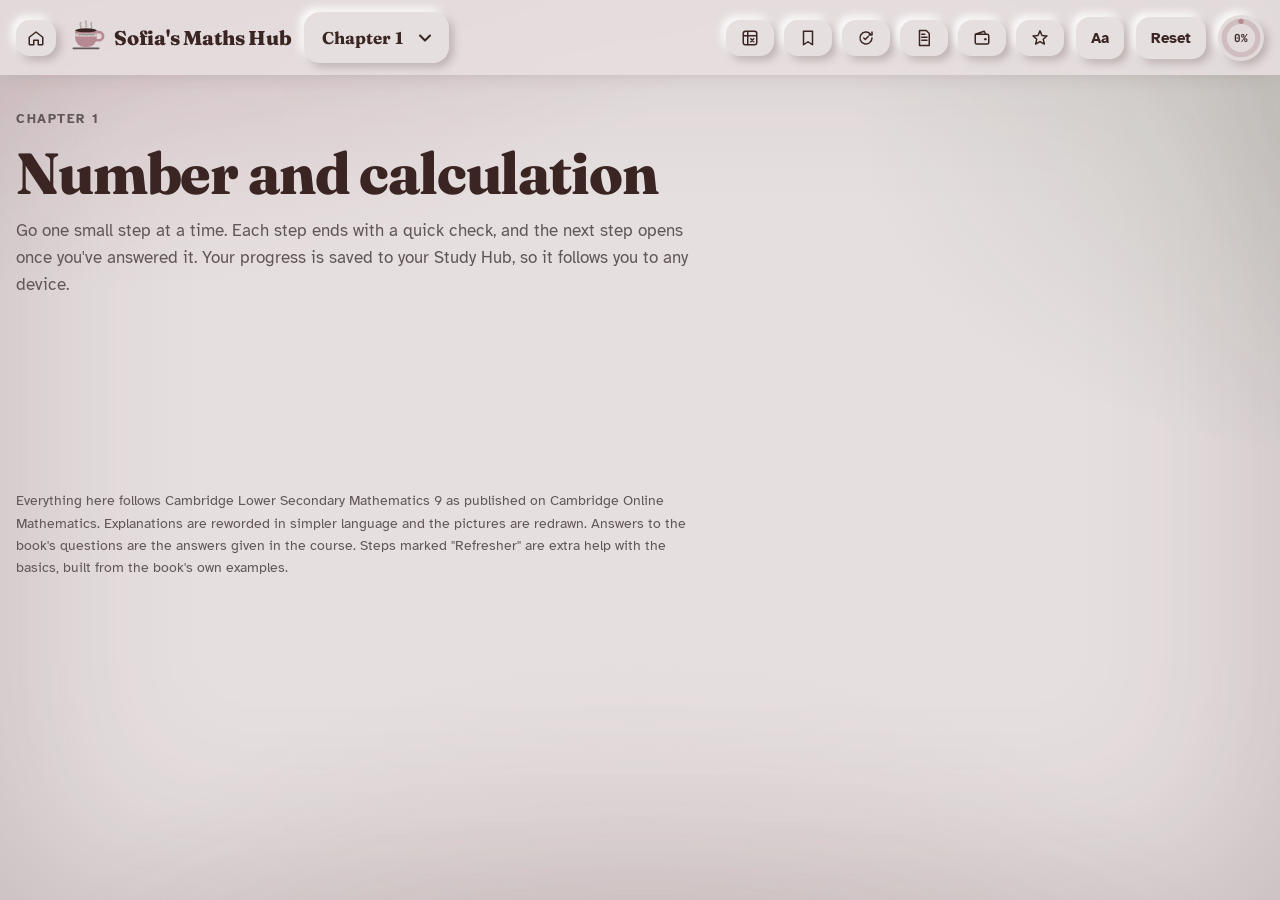
==== commit 56a6e650: "Maths: compact chapter dropdown shows only the chapter number; names appear in the list Co-Authored-" ====
--- a/public/maths/index.html
+++ b/public/maths/index.html
@@ -14,7 +14,7 @@
   /* the eight palette colors */
   --snow:#EFEDEE;--mist:#B2A8A7;--stone:#7D746F;--blush:#D0BDBF;--rose:#B78993;--taupe:#8F7C78;--cocoa:#615756;--moss:#67695E;
   --espresso:#3A2522;--sage:#779073;
-  --bg:#E6DFE0;--ink:var(--espresso);--ink2:var(--cocoa);
+  --bg:#E6DFE0;--ink:var(--espresso);--line:#cfc6c7;--ink2:var(--cocoa);
   --hi:#FFFFFF;--lo:rgba(97,72,68,.30);
   --raise:7px 7px 16px var(--lo),-7px -7px 16px var(--hi);
   --raise-s:4px 4px 9px var(--lo),-4px -4px 9px var(--hi);
@@ -84,9 +84,9 @@
 
 /* chapter dropdown */
 .dd{position:relative}
-.ddbtn{border:0;background:var(--bg);box-shadow:var(--raise-s);border-radius:16px;padding:9px 14px 9px 16px;display:flex;align-items:center;gap:12px;min-width:min(360px,70vw);max-width:520px;text-align:left}
-.ddbtn .k{font-family:var(--mono);font-size:12px;color:var(--ink2);display:block;letter-spacing:.06em;text-transform:uppercase}
-.ddbtn b{font-family:var(--display);font-size:17px;display:block;white-space:nowrap;overflow:hidden;text-overflow:ellipsis}
+.ddbtn{border:0;background:var(--bg);box-shadow:var(--raise-s);border-radius:16px;padding:12px 14px 12px 18px;display:flex;align-items:center;gap:12px;text-align:left;white-space:nowrap}
+.ddbtn .k{font-family:var(--display);font-size:17px;font-weight:700;color:var(--ink);display:block}
+.ddbtn b{display:none}
 .ddbtn .lbl{flex:1;min-width:0}
 .ddbtn .chev{flex:none;transition:transform .25s}
 .ddbtn[aria-expanded="true"]{box-shadow:var(--press)}
@@ -348,12 +348,12 @@
 .coinfly{position:fixed;z-index:60;width:28px;height:28px;border-radius:50%;background:#d9b25f;color:var(--espresso);font:800 10px/28px var(--mono);text-align:center;box-shadow:inset -2px -2px 0 #a7822f;transition:left .9s cubic-bezier(.5,-.3,.6,1),top .9s cubic-bezier(.5,-.3,.6,1),opacity .9s,transform .9s;pointer-events:none}
 .spark{position:fixed;left:50%;top:55%;z-index:60;pointer-events:none}.spark i{position:absolute;width:9px;height:9px;border-radius:50%;background:var(--rose);animation:spk .8s ease-out forwards;transform:rotate(var(--a)) translateY(0)}.spark i:nth-child(2n){background:#d9b25f}.spark i:nth-child(3n){background:var(--sage)}
 @keyframes spk{to{transform:rotate(var(--a)) translateY(calc(-1 * var(--d)));opacity:0}}
-.ppq{display:grid;gap:10px}.pptag{font-size:12px;font-family:var(--mono);color:var(--ink2)}
+.ppq{display:grid;gap:10px}.ppfig{margin:8px 0}.ppfig svg{display:block;width:100%;height:auto;margin:0 auto}.examclock{font-family:var(--mono);font-size:clamp(44px,9vw,72px);font-weight:800;color:var(--espresso)}.pptag{font-size:12px;font-family:var(--mono);color:var(--ink2)}
 @keyframes rise{from{opacity:0;transform:translateY(18px);filter:blur(4px)}to{opacity:1;transform:none;filter:none}}
 .fadein{animation:rise .45s ease-out both}
 @media (max-width:1380px){.hnav .lbl{display:none}#fontBtn .lbl{display:none}.brand small{display:none}}
 .kicker.nocase,.nocase{text-transform:none;letter-spacing:.02em}
-@media (max-width:640px){.brand .bt{display:none}.ddbtn{min-width:0;width:100%}.dd{order:5;flex-basis:100%}.topin{gap:10px}.ring{width:40px;height:40px}#fontBtn .lbl{display:none}}
+@media (max-width:640px){.brand .bt{display:none}.ddbtn{width:100%}.dd{order:5;flex-basis:100%}.topin{gap:10px}.ring{width:40px;height:40px}#fontBtn .lbl{display:none}}
 @media (prefers-reduced-motion:reduce){*,*::before,*::after{animation:none!important;transition:none!important}}
 </style>
 
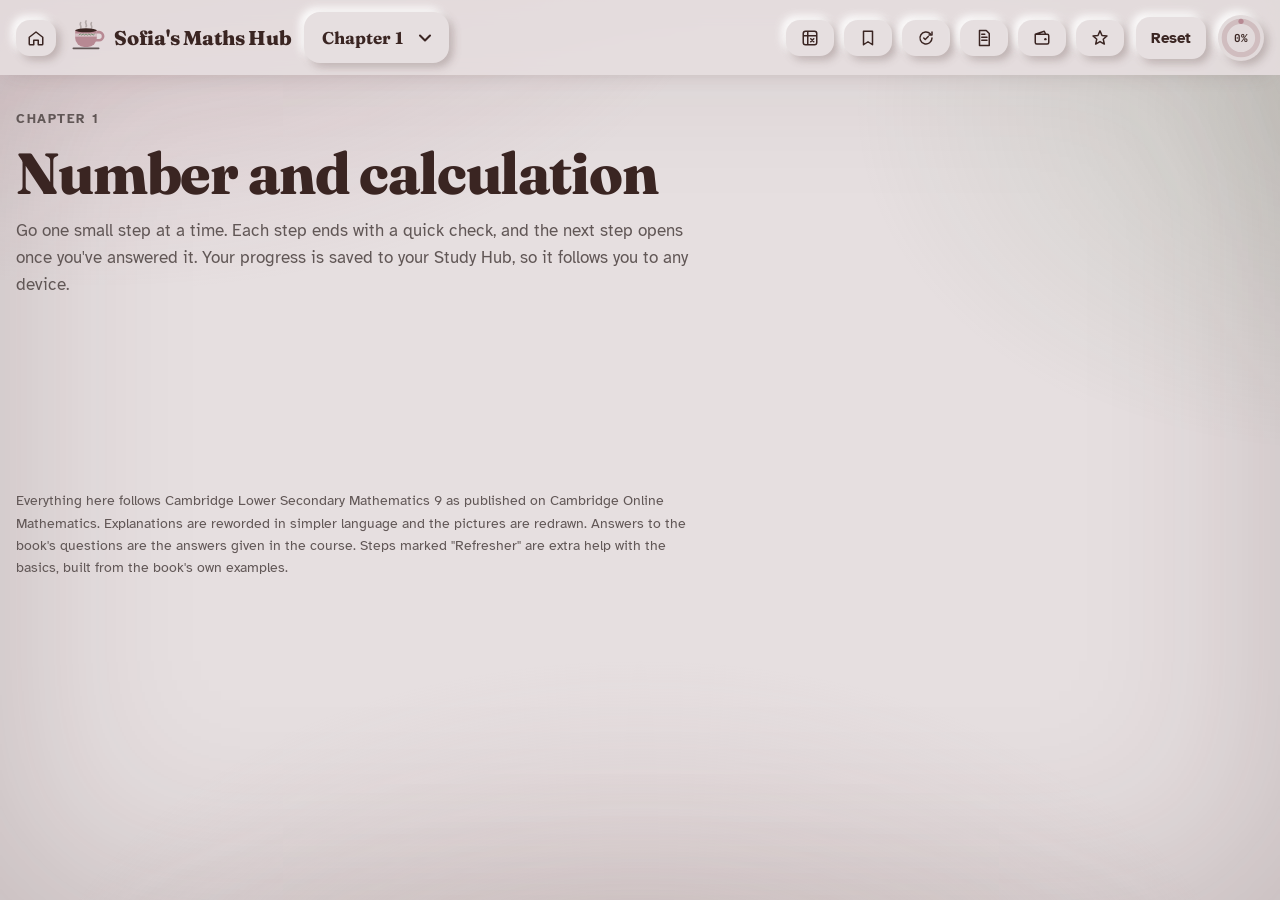
==== commit 36d6c9ca: "Fix dropdowns, match the Pharma Hub controls, solid themed cards - The hub bar was being given the s" ====
--- a/public/maths/index.html
+++ b/public/maths/index.html
@@ -8,6 +8,7 @@
 <link rel="preconnect" href="https://fonts.googleapis.com">
 <link rel="preconnect" href="https://fonts.gstatic.com" crossorigin>
 <link rel="stylesheet" href="https://fonts.googleapis.com/css2?family=Atkinson+Hyperlegible:ital,wght@0,400;0,700;1,400&family=Fraunces:opsz,wght@9..144,500;9..144,700;9..144,800&family=JetBrains+Mono:wght@500;700&family=Lexend:wght@400;700&family=Nunito:wght@400;700;800&family=Quicksand:wght@500;700&family=Fredoka:wght@500;700&family=Figtree:wght@400;700;800&family=Playfair+Display:wght@700&display=swap">
+<link rel="stylesheet" href="/assets/hub.css">
 <style>
 :root{
   color-scheme:light;
@@ -381,11 +382,9 @@
         <button class="btn" data-page="wallet" title="My wallet" aria-label="My wallet"><svg viewBox="0 0 24 24" width="18" height="18" aria-hidden="true"><path d="M3 7h16a2 2 0 0 1 2 2v9a2 2 0 0 1-2 2H5a2 2 0 0 1-2-2z M3 7l12-4 2 4" fill="none" stroke="currentColor" stroke-width="2" stroke-linejoin="round"/><circle cx="16.5" cy="13.5" r="1.6" fill="currentColor"/></svg><span class="lbl">Wallet</span><span class="hb" id="hbW"></span></button>
         <button class="btn" data-page="stickers" title="Sticker board" aria-label="Sticker board"><svg viewBox="0 0 24 24" width="18" height="18" aria-hidden="true"><path d="M12 2.5l2.7 6.1 6.6.6-5 4.4 1.5 6.5L12 16.8l-5.8 3.3 1.5-6.5-5-4.4 6.6-.6z" fill="none" stroke="currentColor" stroke-width="2" stroke-linejoin="round"/></svg><span class="lbl">Stickers</span><span class="hb" id="hbS"></span></button>
       </nav>
-      <button class="btn" id="fontBtn" aria-expanded="false" title="Change the font" aria-label="Change the font">Aa<span class="lbl"> Font</span></button>
       <button class="btn" id="resetBtn" aria-expanded="false">Reset</button>
       <svg class="ring" viewBox="0 0 44 44" aria-label="Chapter progress" role="img"><circle cx="22" cy="22" r="16" fill="none" stroke="#D0BDBF" stroke-width="5"/><circle id="ringArc" cx="22" cy="22" r="16" fill="none" stroke="#B78993" stroke-width="5" stroke-linecap="round" stroke-dasharray="0 100.5" transform="rotate(-90 22 22)"/><text id="ringTxt" x="22" y="25.5" text-anchor="middle">0%</text></svg>
     </div>
-    <div class="fontmenu" id="fontMenu" hidden></div>
   </div>
 </header>
 
@@ -401,5 +400,5 @@
 </main>
 <footer class="wrap">Everything here follows Cambridge Lower Secondary Mathematics 9 as published on Cambridge Online Mathematics. Explanations are reworded in simpler language and the pictures are redrawn. Answers to the book's questions are the answers given in the course. Steps marked "Refresher" are extra help with the basics, built from the book's own examples.</footer>
 
-<script src="/assets/sync.js" data-app="/maths/app.js"></script>
+<script src="/assets/sync.js" data-app="/maths/app.js" data-also="/assets/hub-art.js,/assets/hub.js"></script>
 </html>
